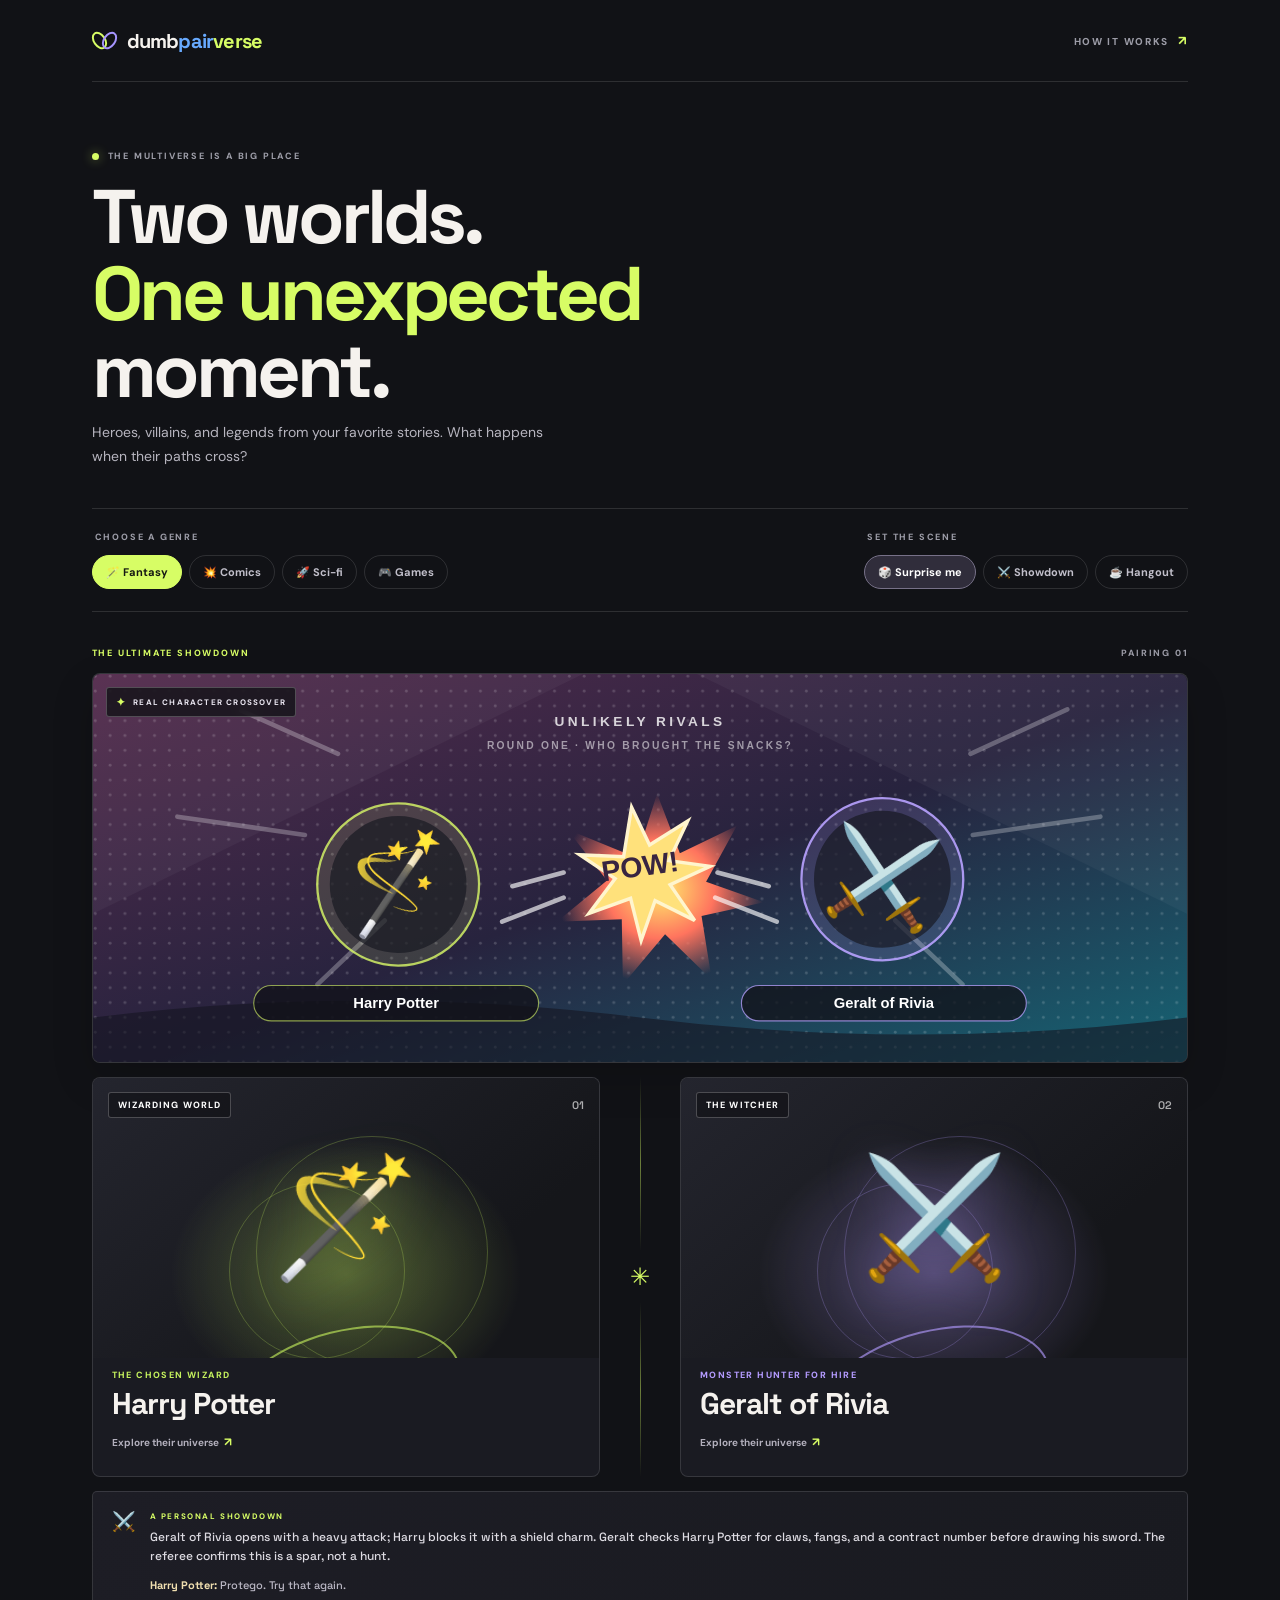
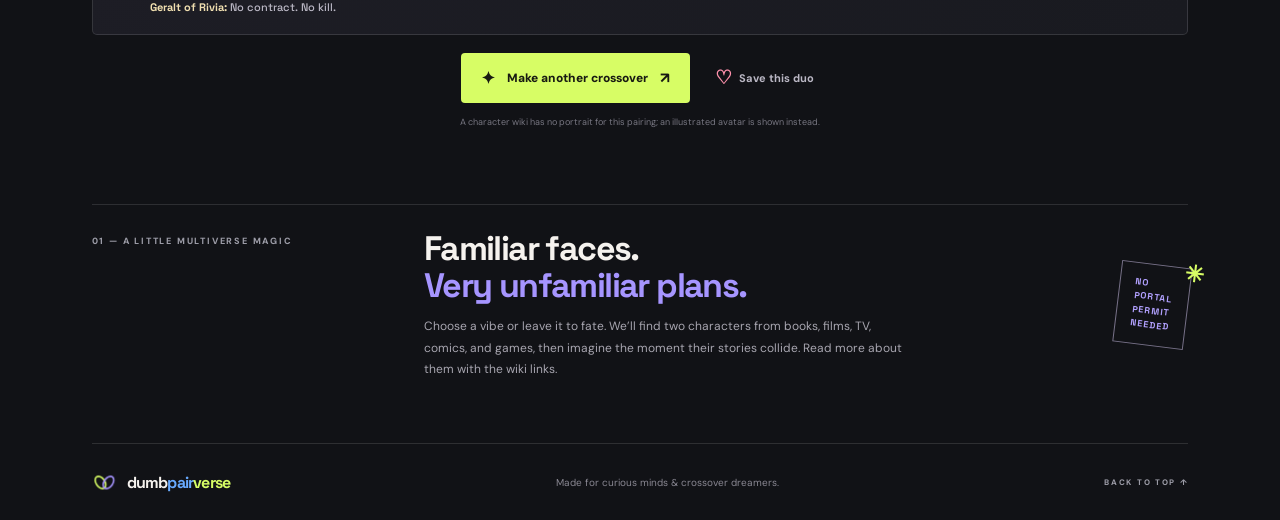
==== index.html @ 1118e457 "Add DumbPairVerse website" ====
<!doctype html>
<html lang="en">
  <head>
    <meta charset="utf-8">
    <meta name="viewport" content="width=device-width, initial-scale=1">
    <meta name="theme-color" content="#111216">
    <meta name="description" content="Mix heroes, villains, and legends from every universe. Who will meet next?">
    <title>DumbPairVerse — worlds collide</title>
    <link rel="preconnect" href="https://fonts.googleapis.com">
    <link rel="preconnect" href="https://fonts.gstatic.com" crossorigin>
    <link href="https://fonts.googleapis.com/css2?family=DM+Sans:wght@400;500;600;700;800&family=Space+Grotesk:wght@400;500;600;700&display=swap" rel="stylesheet">
    <link rel="stylesheet" href="style.css">
    <script src="script.js" defer></script>
  </head>
  <body>
    <div class="page-shell">
      <header class="topbar">
        <a class="brand" href="#" aria-label="DumbPairVerse home">
          <span class="brand-mark" aria-hidden="true"><span></span><span></span></span>
          <span><span class="brand-prefix">dumb</span><span class="brand-pair">pair</span><span class="brand-accent">verse</span></span>
        </a>
        <a class="top-link" href="#how-it-works">HOW IT WORKS <span aria-hidden="true">↗</span></a>
      </header>

      <main>
        <section class="intro" aria-labelledby="page-title">
          <div class="eyebrow"><span class="live-dot" aria-hidden="true"></span> THE MULTIVERSE IS A BIG PLACE</div>
          <h1 id="page-title">Two worlds.<br><span>One unexpected</span> moment.</h1>
          <p class="intro-copy">Heroes, villains, and legends from your favorite stories. What happens when their paths cross?</p>
        </section>

        <section class="controls" aria-label="Choose characters and a scene">
          <div class="control-group">
            <span class="control-label" id="world-label">CHOOSE A GENRE</span>
            <div class="filter-list" role="group" aria-labelledby="world-label">
              <button class="filter-chip is-selected" type="button" data-filter="fantasy" aria-pressed="true">🪄 Fantasy</button>
              <button class="filter-chip" type="button" data-filter="comics" aria-pressed="false">💥 Comics</button>
              <button class="filter-chip" type="button" data-filter="scifi" aria-pressed="false">🚀 Sci-fi</button>
              <button class="filter-chip" type="button" data-filter="games" aria-pressed="false">🎮 Games</button>
            </div>
          </div>
          <div class="control-group scene-group">
            <span class="control-label" id="scene-label">SET THE SCENE</span>
            <div class="scene-list" role="group" aria-labelledby="scene-label">
              <button class="scene-chip is-selected" type="button" data-scene="surprise" aria-pressed="true">🎲 Surprise me</button>
              <button class="scene-chip" type="button" data-scene="battle" aria-pressed="false">⚔️ Showdown</button>
              <button class="scene-chip" type="button" data-scene="hangout" aria-pressed="false">☕ Hangout</button>
            </div>
          </div>
        </section>

        <section class="duo-area" aria-label="Your character pairing">
          <div class="scene-heading">
            <span class="scene-kicker" id="scene-kicker">TODAY'S CROSSOVER</span>
            <span class="round-count" id="round-count">PAIRING 01</span>
          </div>
          <div class="artwork-frame">
            <img class="crossover-artwork" id="crossover-artwork" alt="An original illustrated crossover scene">
            <img class="scene-character-photo scene-character-one" id="scene-photo-one" alt="" hidden>
            <img class="scene-character-photo scene-character-two" id="scene-photo-two" alt="" hidden>
            <span class="artwork-badge"><span aria-hidden="true">✦</span> REAL CHARACTER CROSSOVER</span>
          </div>
          <div class="duo-grid" id="duo-grid" aria-live="polite" aria-atomic="true">
            <article class="character-card card-one" id="card-one">
              <div class="card-topline"><span class="universe-tag" id="universe-one"></span><span class="card-index">01</span></div>
              <div class="portrait" id="portrait-one"><img class="portrait-photo" id="portrait-photo-one" alt="" hidden><span class="portrait-emoji" id="emoji-one" aria-hidden="true"></span><span class="portrait-orbit" aria-hidden="true"></span></div>
              <div class="character-info"><span class="character-role" id="role-one"></span><h2 id="name-one"></h2><a class="wiki-link" id="wiki-one" href="#" target="_blank" rel="noopener noreferrer">Explore their universe <span aria-hidden="true">↗</span></a></div>
            </article>
            <div class="collision" aria-hidden="true"><span class="collision-line"></span><span class="collision-icon">✳</span><span class="collision-line"></span></div>
            <article class="character-card card-two" id="card-two">
              <div class="card-topline"><span class="universe-tag" id="universe-two"></span><span class="card-index">02</span></div>
              <div class="portrait" id="portrait-two"><img class="portrait-photo" id="portrait-photo-two" alt="" hidden><span class="portrait-emoji" id="emoji-two" aria-hidden="true"></span><span class="portrait-orbit" aria-hidden="true"></span></div>
              <div class="character-info"><span class="character-role" id="role-two"></span><h2 id="name-two"></h2><a class="wiki-link" id="wiki-two" href="#" target="_blank" rel="noopener noreferrer">Explore their universe <span aria-hidden="true">↗</span></a></div>
            </article>
          </div>
          <div class="story-strip" id="story-strip" aria-live="polite" aria-atomic="true">
            <span class="story-icon" id="story-icon" aria-hidden="true">✦</span>
            <div class="story-copy">
              <span class="story-type" id="story-type">A LITTLE CROSSOVER STORY</span>
              <p id="story-text">Pick a scene to see what these two get up to.</p>
              <div class="story-lines" id="story-lines"></div>
            </div>
          </div>
          <div class="action-row">
            <button class="generate-button" id="generate-button" type="button"><span class="button-spark" aria-hidden="true">✦</span><span>Make another crossover</span><span class="button-arrow" aria-hidden="true">↗</span></button>
            <button class="save-button" id="save-button" type="button" aria-pressed="false"><span aria-hidden="true">♡</span> <span id="save-label">Save this duo</span></button>
          </div>
          <p class="image-note" id="image-note" role="status">Real character images load from their story wikis. If a wiki has no portrait, an illustrated avatar appears instead.</p>
        </section>

        <section class="saved-section" id="saved-section" hidden aria-labelledby="saved-title">
          <div class="saved-heading"><h2 id="saved-title">Your saved crossovers</h2><span id="saved-count">0 saved</span></div>
          <div class="saved-list" id="saved-list"></div>
        </section>

        <section class="how-section" id="how-it-works">
          <div class="how-number">01 — A LITTLE MULTIVERSE MAGIC</div>
          <div class="how-content"><h2>Familiar faces.<br><span>Very unfamiliar plans.</span></h2><p>Choose a vibe or leave it to fate. We’ll find two characters from books, films, TV, comics, and games, then imagine the moment their stories collide. Read more about them with the wiki links.</p></div>
          <div class="how-stamp" aria-hidden="true">NO<br>PORTAL<br>PERMIT<br>NEEDED <span>✳</span></div>
        </section>
      </main>

      <footer class="footer"><a class="brand footer-brand" href="#"><span class="brand-mark" aria-hidden="true"><span></span><span></span></span><span><span class="brand-prefix">dumb</span><span class="brand-pair">pair</span><span class="brand-accent">verse</span></span></a><span>Made for curious minds &amp; crossover dreamers.</span><a href="#page-title">BACK TO TOP ↑</a></footer>
    </div>
  </body>
</html>
---- style.css ----
:root {
  color-scheme: dark;
  --ink: #f5f2ee;
  --muted: #9c9ca7;
  --paper: #111216;
  --panel: #1a1b22;
  --panel-soft: #20212a;
  --line: rgba(255, 255, 255, .12);
  --lime: #d7fd65;
  --purple: #a695ff;
  --pink: #ff91ac;
  font-family: "DM Sans", sans-serif;
}

* { box-sizing: border-box; }
html { scroll-behavior: smooth; }
body { margin: 0; min-width: 320px; background: var(--paper); color: var(--ink); }
button, a { font: inherit; }
a { color: inherit; }
button:focus-visible, a:focus-visible { outline: 3px solid var(--lime); outline-offset: 4px; }
.page-shell { max-width: 1440px; margin: 0 auto; padding: 0 7.15%; overflow: hidden; }

.topbar { height: 82px; display: flex; align-items: center; justify-content: space-between; border-bottom: 1px solid var(--line); }
.brand { display: inline-flex; gap: 10px; align-items: center; color: var(--ink); text-decoration: none; font: 700 20px "Space Grotesk", sans-serif; letter-spacing: -.8px; }
.brand-accent { color: var(--lime); }
.brand-pair { color: #68aaff; }
.brand-mark { width: 25px; height: 25px; display: inline-block; position: relative; }
.brand-mark span { width: 13px; height: 19px; position: absolute; top: 3px; border: 2px solid var(--lime); border-radius: 50%; transform: rotate(-35deg); }
.brand-mark span:first-child { left: 1px; }
.brand-mark span:last-child { right: 1px; border-color: var(--purple); transform: rotate(35deg); }
.top-link, .footer > a:last-child { color: var(--muted); font-size: 10px; font-weight: 800; letter-spacing: 1.7px; text-decoration: none; }
.top-link span { color: var(--lime); margin-left: 5px; font-size: 13px; }

.intro { padding: 68px 0 39px; max-width: 760px; }
.eyebrow, .control-label, .scene-kicker, .round-count, .how-number { font-size: 9px; font-weight: 800; letter-spacing: 1.8px; }
.eyebrow { color: var(--muted); display: flex; gap: 9px; align-items: center; }
.live-dot { height: 7px; width: 7px; border-radius: 50%; background: var(--lime); box-shadow: 0 0 11px #d7fd657a; }
h1, h2, p { margin-top: 0; }
h1 { margin: 17px 0 12px; font: 700 clamp(42px, 6vw, 76px)/1.01 "Space Grotesk", sans-serif; letter-spacing: -4px; }
h1 span { color: var(--lime); }
.intro-copy { max-width: 485px; color: #b7b5bf; font-size: 14px; line-height: 1.7; margin: 0; }

.controls { border-top: 1px solid var(--line); border-bottom: 1px solid var(--line); padding: 22px 0; display: flex; justify-content: space-between; gap: 30px; }
.control-label { display: block; color: var(--muted); margin: 0 0 12px 3px; }
.filter-list, .scene-list { display: flex; gap: 7px; flex-wrap: wrap; }
.filter-chip, .scene-chip { border: 1px solid var(--line); background: transparent; color: #c1bfca; padding: 9px 13px; border-radius: 99px; font-size: 11px; font-weight: 700; cursor: pointer; transition: .2s ease; }
.filter-chip:hover, .scene-chip:hover { border-color: #9a98a6; color: var(--ink); }
.filter-chip.is-selected { color: #151712; border-color: var(--lime); background: var(--lime); }
.scene-chip.is-selected { color: #fff; border-color: #777188; background: #302d3b; }

.duo-area { padding: 35px 0 0; }
.scene-heading { display: flex; justify-content: space-between; align-items: center; margin-bottom: 14px; }
.scene-kicker { color: var(--lime); }
.round-count { color: var(--muted); }
.artwork-frame { position: relative; overflow: hidden; margin-bottom: 14px; border: 1px solid var(--line); border-radius: 8px; background: #191a20; box-shadow: 0 16px 42px #00000029; }
.crossover-artwork { display: block; width: 100%; aspect-ratio: 960 / 340; object-fit: cover; }
.scene-character-photo { position: absolute; z-index: 1; top: 31%; width: 14.6%; aspect-ratio: 1; object-fit: contain; object-position: center; border: 3px solid var(--lime); border-radius: 50%; background: #171821; box-shadow: 0 5px 25px #0009, 0 0 18px #d7fd6544; }
.scene-character-one { left: 20.25%; transform: rotate(-6deg); }
.scene-character-two { left: 64.8%; border-color: var(--purple); transform: rotate(6deg); box-shadow: 0 5px 25px #0009, 0 0 18px #a695ff55; }
.artwork-badge { position: absolute; left: 13px; top: 13px; display: inline-flex; gap: 7px; align-items: center; border: 1px solid #ffffff3b; border-radius: 3px; padding: 7px 9px; background: #111216c9; color: #e8e4ef; font-size: 8px; font-weight: 800; letter-spacing: 1.2px; backdrop-filter: blur(7px); }
.artwork-badge span { color: var(--lime); font-size: 11px; }
.duo-grid { display: grid; grid-template-columns: minmax(0, 1fr) 56px minmax(0, 1fr); align-items: stretch; gap: 12px; }
.character-card { min-width: 0; overflow: hidden; min-height: 365px; position: relative; border: 1px solid var(--line); border-radius: 8px; background: var(--panel); animation: arrive .45s ease both; }
.card-two { animation-delay: .08s; }
@keyframes arrive { from { opacity: .35; transform: translateY(9px); } to { opacity: 1; transform: translateY(0); } }
.card-one { --glow: #c4f05d; --glow-rgb: 196, 240, 93; }
.card-two { --glow: #b49bff; --glow-rgb: 180, 155, 255; }
.card-topline { position: absolute; inset: 14px 15px auto; z-index: 2; display: flex; justify-content: space-between; align-items: center; }
.universe-tag { border: 1px solid #ffffff3b; background: #111216a8; backdrop-filter: blur(7px); padding: 6px 9px; border-radius: 3px; color: #fff; font-size: 9px; font-weight: 800; letter-spacing: 1.1px; text-transform: uppercase; }
.card-index { color: #ffffffa6; font: 600 11px "Space Grotesk", sans-serif; }
.portrait { height: 245px; position: relative; display: grid; place-items: center; overflow: hidden; isolation: isolate; background: radial-gradient(ellipse at 50% 70%, rgba(var(--glow-rgb), .35), transparent 49%), linear-gradient(140deg, #24252e, #15161a 72%); }
.portrait::before, .portrait::after { content: ""; position: absolute; z-index: -1; border: 1px solid rgba(var(--glow-rgb), .25); border-radius: 50%; }
.portrait::before { width: 230px; height: 230px; transform: translate(26px, 34px); }
.portrait::after { width: 174px; height: 174px; transform: translate(-29px, 53px); }
.portrait-photo { position: absolute; inset: 0; width: 100%; height: 100%; object-fit: contain; object-position: center; background: #171821; }
.portrait.has-image .portrait-emoji { display: none; }
.portrait-emoji { position: relative; z-index: 1; filter: drop-shadow(0 10px 24px rgba(var(--glow-rgb), .32)); font-size: 118px; line-height: 1; user-select: none; transition: transform .3s ease; }
.character-card:hover .portrait-emoji { transform: translateY(-5px) rotate(-4deg) scale(1.05); }
.portrait-orbit { position: absolute; bottom: -97px; width: 235px; height: 125px; border: 2px solid rgba(var(--glow-rgb), .63); border-radius: 50%; transform: rotate(-14deg); }
.character-info { position: relative; margin-top: -1px; padding: 5px 19px 16px; }
.character-role { color: var(--glow); font-size: 9px; font-weight: 800; letter-spacing: 1.4px; text-transform: uppercase; }
.character-info h2 { font: 700 clamp(20px, 2.8vw, 30px)/1.12 "Space Grotesk", sans-serif; letter-spacing: -1px; margin: 4px 0 10px; }
.wiki-link { color: #b3b0bd; text-decoration: none; font-size: 10px; font-weight: 700; }
.wiki-link span { color: var(--lime); margin-left: 3px; font-size: 12px; }
.wiki-link:hover { color: #fff; }
.collision { display: flex; flex-direction: column; align-items: center; justify-content: center; gap: 10px; }
.collision-line { flex: 1; width: 1px; background: linear-gradient(transparent, #d7fd6575, transparent); }
.collision-icon { color: var(--lime); font-size: 24px; animation: spin 22s linear infinite; }
@keyframes spin { to { transform: rotate(360deg); } }
.story-strip { min-height: 92px; margin: 14px 0 18px; border: 1px solid var(--line); background: linear-gradient(110deg, #1d1d25, #191a20); border-radius: 5px; display: flex; align-items: flex-start; padding: 17px 19px; gap: 14px; }
.story-icon { flex: 0 0 auto; color: var(--lime); font-size: 19px; }
.story-copy { min-width: 0; }
.story-type { display: block; color: var(--lime); font-size: 8px; font-weight: 800; letter-spacing: 1.6px; margin: 2px 0 7px; }
.story-strip p { color: #dddbe2; margin: 0; font: 500 12px/1.65 "Space Grotesk", sans-serif; }
.story-lines { display: grid; gap: 4px; margin-top: 9px; }
.story-line { color: #bbb8c5 !important; font-size: 11px !important; }
.story-line strong { color: #f0dfb0; font-weight: 700; }
.action-row { display: flex; justify-content: center; align-items: center; gap: 19px; }
.generate-button { border: 0; border-radius: 4px; background: var(--lime); color: #181a12; padding: 14px 20px; display: inline-flex; align-items: center; gap: 12px; font-size: 12px; font-weight: 800; cursor: pointer; transition: transform .2s, background .2s; }
.generate-button:hover { background: #e4ff91; transform: translateY(-2px); }
.button-spark { font-size: 17px; }
.button-arrow { font-size: 15px; }
.save-button { border: 0; background: none; color: #bbb8c5; cursor: pointer; font-size: 11px; font-weight: 700; padding: 12px 6px; }
.save-button > span:first-child { color: var(--pink); font-size: 19px; vertical-align: -2px; margin-right: 4px; }
.save-button.is-saved > span:first-child { color: var(--pink); }
.image-note { min-height: 16px; color: #777681; font-size: 9px; text-align: center; margin: 13px 0 0; }

.saved-section { border-top: 1px solid var(--line); padding: 30px 0; margin-top: 25px; }
.saved-heading { display: flex; justify-content: space-between; align-items: center; }
.saved-heading h2 { margin: 0; font: 600 20px "Space Grotesk", sans-serif; }
.saved-heading > span { color: var(--muted); font-size: 11px; }
.saved-list { display: flex; gap: 8px; flex-wrap: wrap; margin-top: 13px; }
.saved-duo { background: var(--panel-soft); border: 1px solid var(--line); color: #e8e5ee; border-radius: 4px; padding: 9px 12px; font-size: 11px; }

.how-section { position: relative; margin: 72px 0 62px; padding: 25px 0 0; display: grid; grid-template-columns: 1fr 2fr 130px; gap: 30px; border-top: 1px solid var(--line); }
.how-number { color: var(--muted); padding-top: 5px; }
.how-content h2 { margin: 0 0 12px; font: 700 34px/1.1 "Space Grotesk", sans-serif; letter-spacing: -1.6px; }
.how-content h2 span { color: var(--purple); }
.how-content p { max-width: 490px; color: #a7a5af; font-size: 12px; line-height: 1.8; margin: 0; }
.how-stamp { align-self: center; justify-self: end; position: relative; border: 1px solid #777188; color: #b2a1ff; padding: 12px 15px; font: 700 9px/1.55 "Space Grotesk", sans-serif; letter-spacing: 1px; transform: rotate(7deg); }
.how-stamp span { position: absolute; right: -14px; top: -13px; font-size: 23px; color: var(--lime); }
.footer { min-height: 77px; border-top: 1px solid var(--line); display: flex; align-items: center; justify-content: space-between; gap: 20px; }
.footer-brand { font-size: 16px; }
.footer-brand .brand-mark { transform: scale(.8); }
.footer > span { color: #898792; font-size: 10px; }
.footer > a:last-child { font-size: 8px; }

@media (min-width: 1150px) {
  .portrait { height: 280px; }
  .character-card { min-height: 400px; }
}
@media (max-width: 760px) {
  .page-shell { padding: 0 5%; }
  .controls { flex-direction: column; gap: 20px; }
  .scene-list { gap: 6px; }
  .duo-grid { grid-template-columns: minmax(0, 1fr) 25px minmax(0, 1fr); gap: 7px; }
  .character-card { min-height: 320px; }
  .portrait { height: 205px; }
  .portrait-emoji { font-size: 88px; }
  .card-topline { inset: 10px 9px auto; }
  .universe-tag { padding: 5px 7px; font-size: 7px; letter-spacing: .7px; }
  .character-info { padding: 5px 11px 14px; }
  .character-info h2 { font-size: clamp(17px, 4vw, 25px); }
  .wiki-link { font-size: 9px; }
  .how-section { grid-template-columns: 1fr 2fr; gap: 17px; margin-top: 53px; }
  .how-stamp { display: none; }
}
@media (max-width: 480px) {
  .topbar { height: 68px; }
  .intro { padding-top: 49px; }
  h1 { letter-spacing: -2.6px; }
  .filter-chip, .scene-chip { padding: 8px 10px; font-size: 10px; }
  .duo-grid { grid-template-columns: minmax(0, 1fr) 18px minmax(0, 1fr); gap: 5px; }
  .character-card { min-height: 287px; }
  .portrait { height: 170px; }
  .portrait-emoji { font-size: 72px; }
  .character-info h2 { font-size: 17px; }
  .character-role { font-size: 7px; letter-spacing: .8px; }
  .wiki-link { font-size: 8px; }
  .collision-icon { font-size: 18px; }
  .action-row { flex-direction: column; gap: 4px; }
  .generate-button { width: 100%; justify-content: center; }
  .save-button { padding: 8px; }
  .how-section { grid-template-columns: 1fr; }
  .how-content h2 { font-size: 29px; }
  .footer { flex-wrap: wrap; padding: 16px 0; }
  .footer > span { order: 3; width: 100%; }
}
@media (prefers-reduced-motion: reduce) {
  *, *::before, *::after { scroll-behavior: auto !important; animation-duration: .01ms !important; animation-iteration-count: 1 !important; transition-duration: .01ms !important; }
}
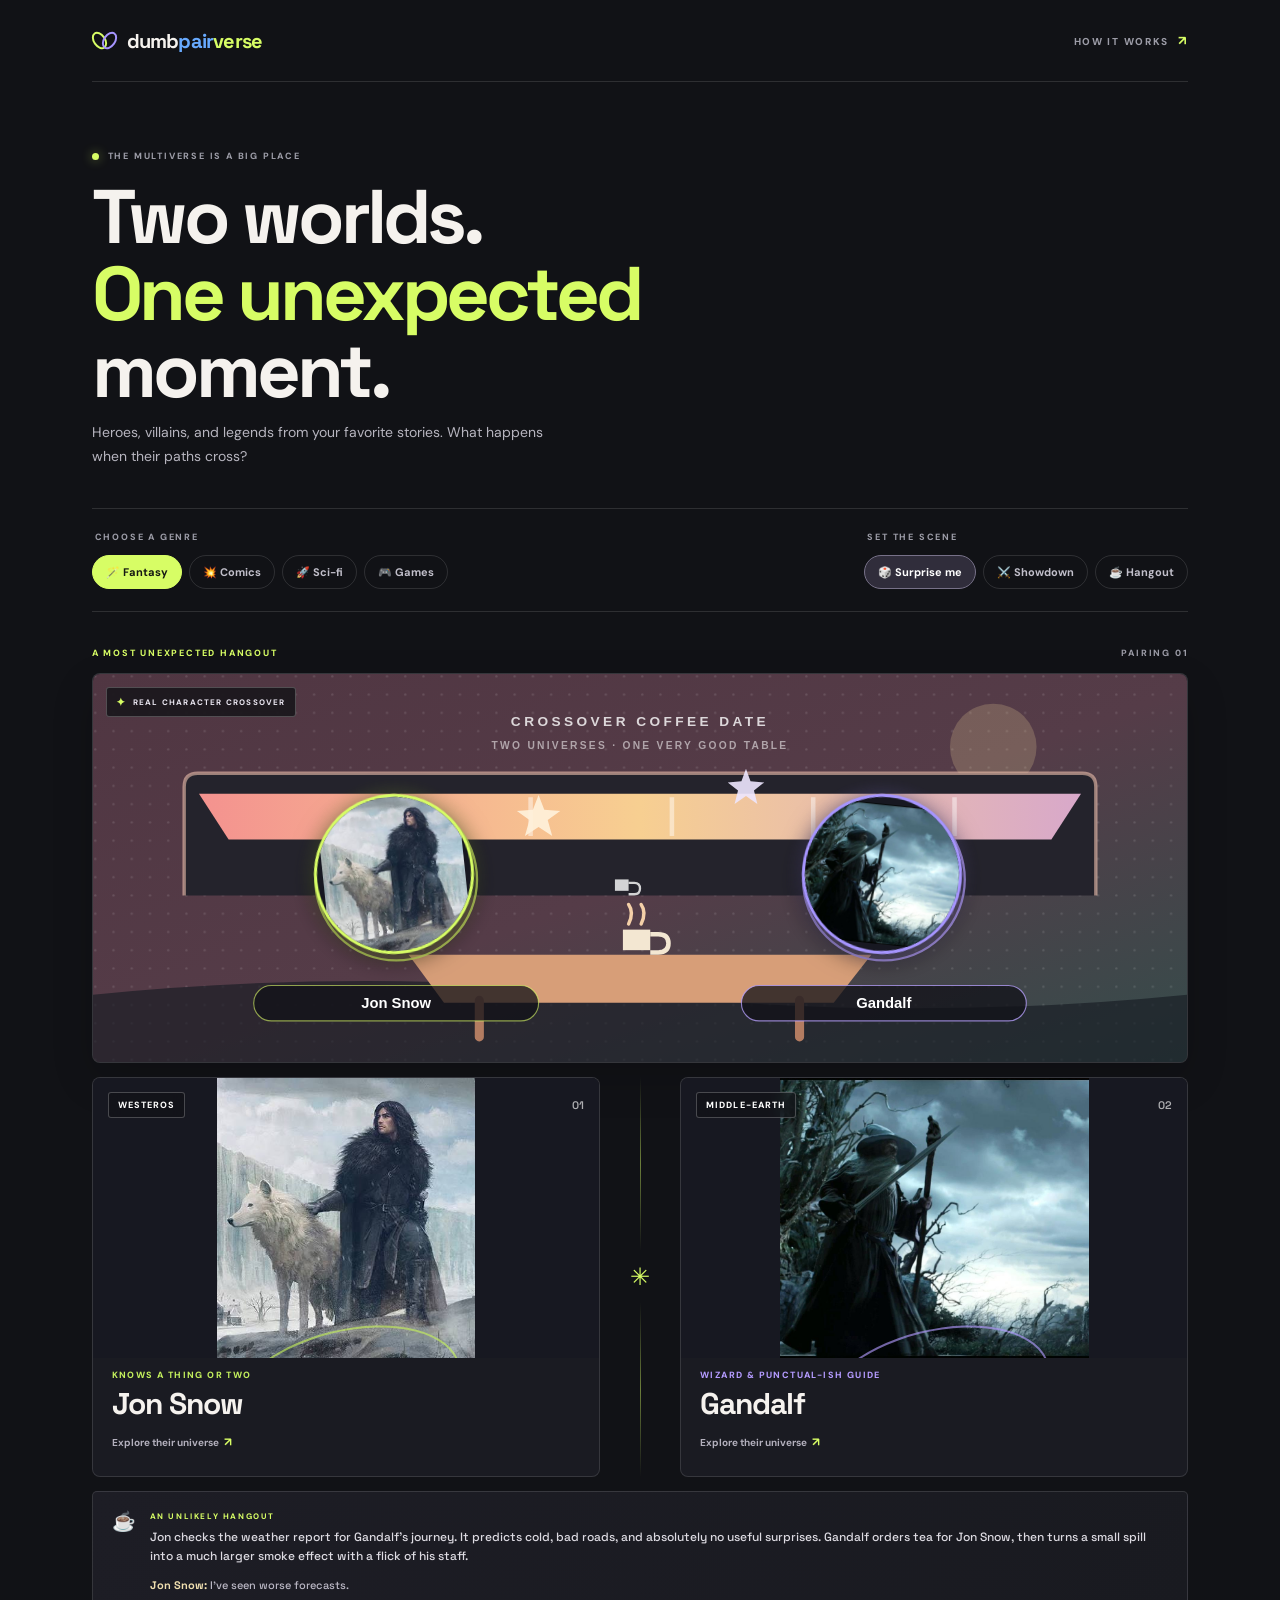
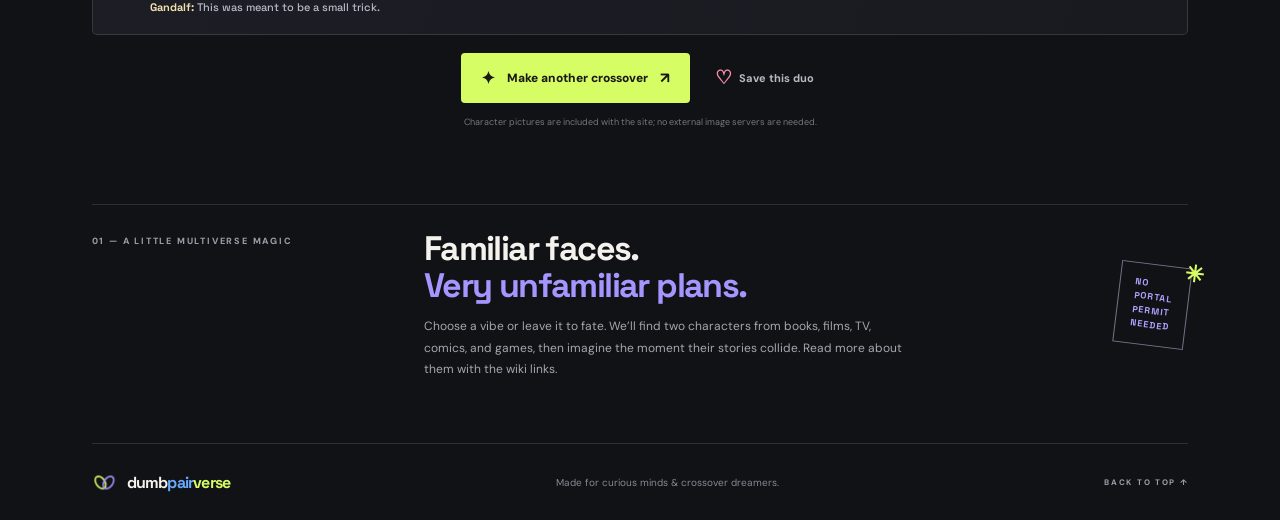
==== commit 80878516: "Add local character pictures" ====
--- a/index.html
+++ b/index.html
@@ -85,7 +85,7 @@
             <button class="generate-button" id="generate-button" type="button"><span class="button-spark" aria-hidden="true">✦</span><span>Make another crossover</span><span class="button-arrow" aria-hidden="true">↗</span></button>
             <button class="save-button" id="save-button" type="button" aria-pressed="false"><span aria-hidden="true">♡</span> <span id="save-label">Save this duo</span></button>
           </div>
-          <p class="image-note" id="image-note" role="status">Real character images load from their story wikis. If a wiki has no portrait, an illustrated avatar appears instead.</p>
+          <p class="image-note" id="image-note" role="status">Character pictures are included with the site; no external image servers are needed.</p>
         </section>
 
         <section class="saved-section" id="saved-section" hidden aria-labelledby="saved-title">
